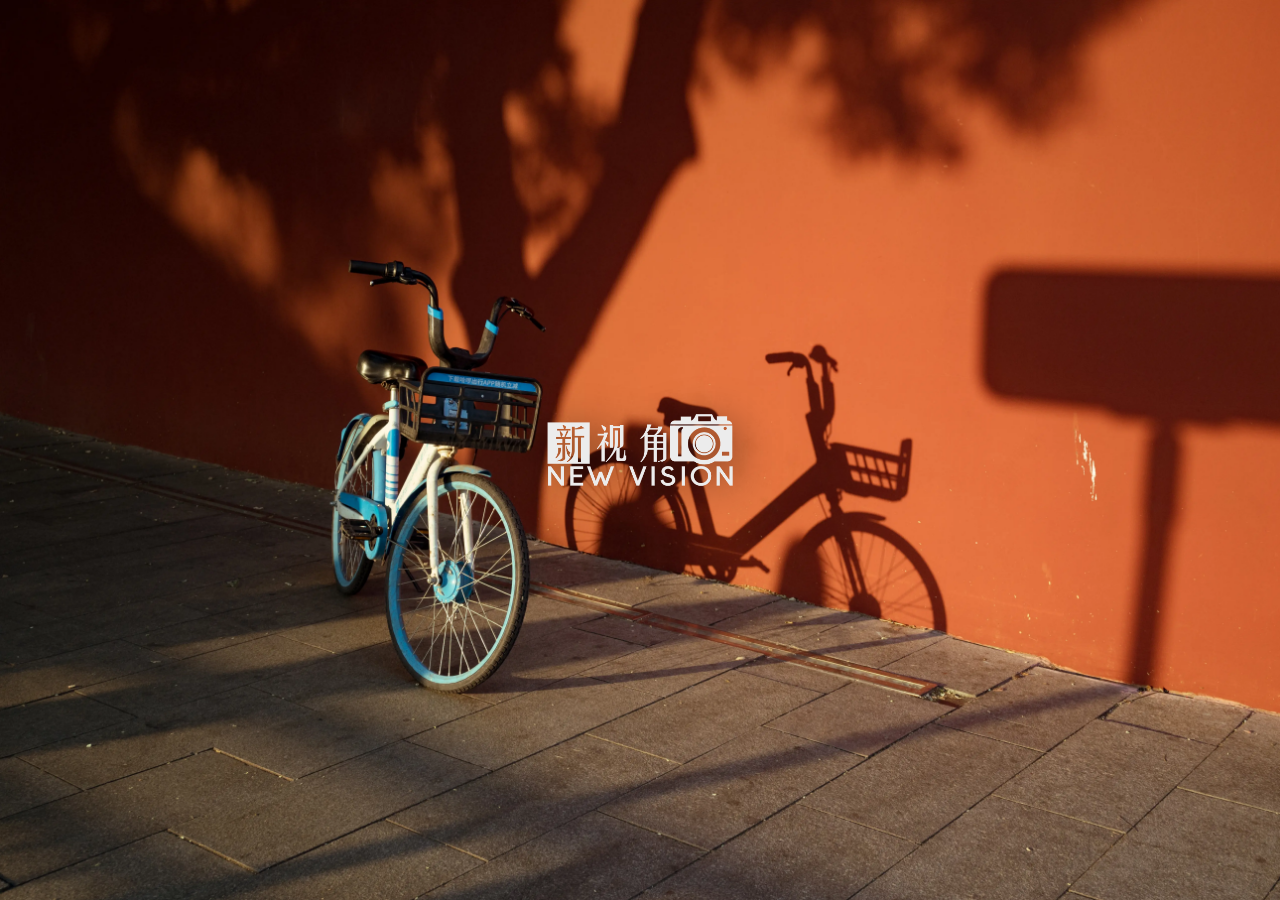
==== index.html @ 37f1a846 ":sparkles: feat: init commit" ====
<!DOCTYPE html>
<html lang="zh-CN" data-default-color-scheme="auto">
  <head>
    <meta charset="UTF-8" />
    <link rel="icon" href="/assets/favicon/favicon.ico" />
    <meta
      name="viewport"
      content="width=device-width, initial-scale=1.0, maximum-scale=5.0, shrink-to-fit=no"
    />
    <meta http-equiv="x-ua-compatible" content="ie=edge" />

    <meta name="theme-color" content="#2f4154" />
    <meta name="author" content="景蓝Yurik" />
    <meta
      name="keywords"
      content="新视角,柳州高中,广西柳州高级中学,摄影,社团,New Vision,NV,LYJW"
    />

    <meta name="description" content="爱原创 爱摄影 爱新视角" />

    <title>新视角 New Vision</title>

    <style>
      body {
        margin: 0 auto;
        background: url(assets/img/bg/1.webp) no-repeat;
        background-size: cover;
        background-position: center;
        background-attachment: fixed;
      }
      .main {
        display: flex;
        /*实现垂直居中*/
        align-items: center;
        /*实现水平居中*/
        justify-content: center;

        text-align: justify;
        height: 100vh;
      }
      .main img {
        height: 7rem;
        filter: invert(100%) sepia(2%) saturate(7%) hue-rotate(197deg)
          brightness(104%) contrast(100%)
          drop-shadow(5px 5px 19px rgba(0, 0, 0, 0.5));
      }
      @media only screen and (min-width: 1441px) {
        .main img {
          height: 7rem;
        }
      }

      @media only screen and (max-width: 734px) {
        .main img {
          height: 7rem;
        }
      }
    </style>
  </head>

  <body>
    <div class="main">
      <img src="assets/img/nvnew.png" />
    </div>
  </body>
</html>
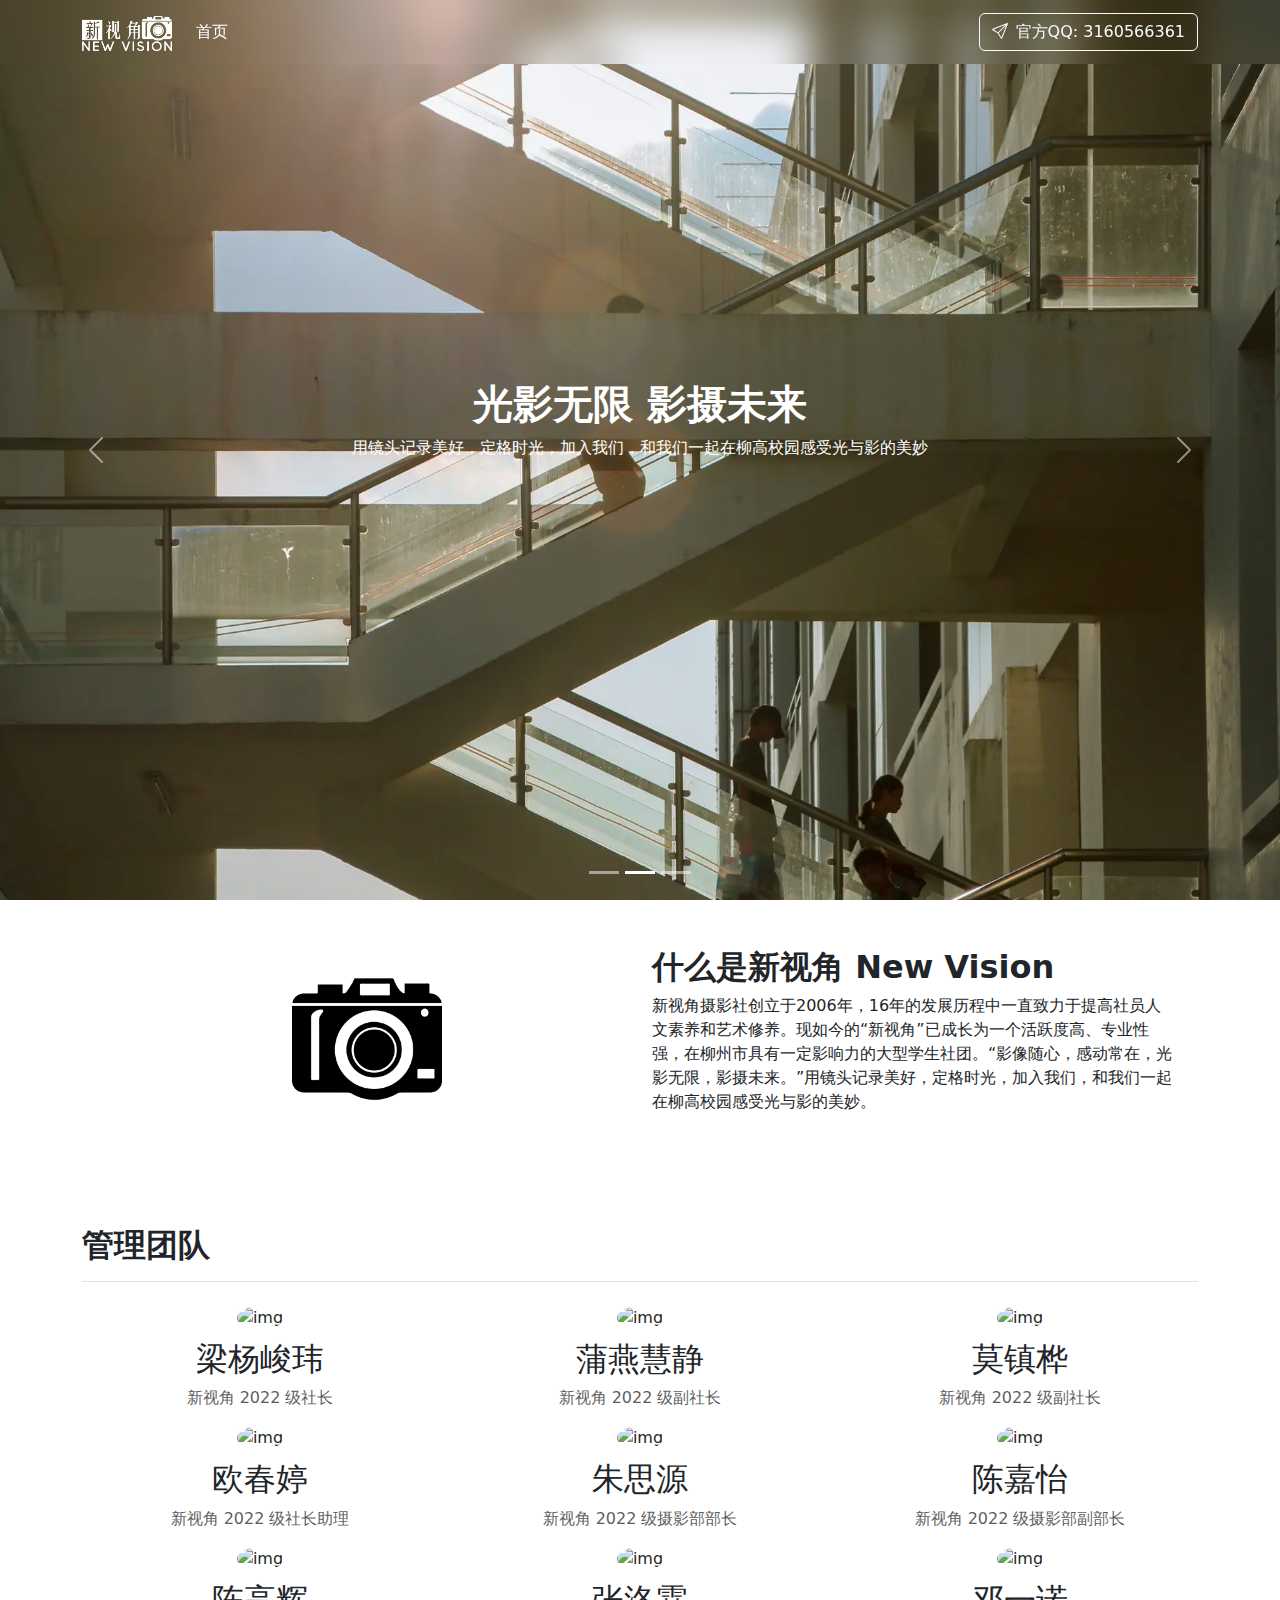
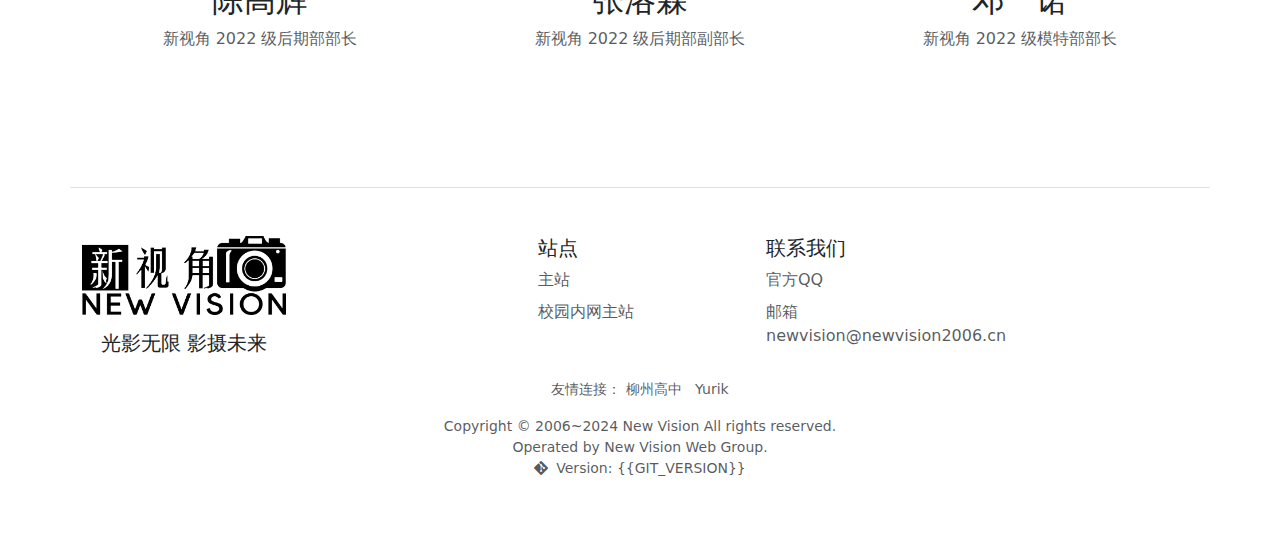
==== commit e6c27bb0: ":sparkles: feat: New WebSite" ====
--- a/index.html
+++ b/index.html
@@ -1,66 +1,428 @@
 <!DOCTYPE html>
-<html lang="zh-CN" data-default-color-scheme="auto">
+<html lang="zh">
   <head>
     <meta charset="UTF-8" />
-    <link rel="icon" href="/assets/favicon/favicon.ico" />
-    <meta
-      name="viewport"
-      content="width=device-width, initial-scale=1.0, maximum-scale=5.0, shrink-to-fit=no"
-    />
-    <meta http-equiv="x-ua-compatible" content="ie=edge" />
-
-    <meta name="theme-color" content="#2f4154" />
-    <meta name="author" content="景蓝Yurik" />
+    <meta name="viewport" content="width=device-width, initial-scale=1.0" />
+    <link rel="stylesheet" href="assets/bootstrap/bootstrap.min.css" />
+    <link rel="stylesheet" href="assets/css/main.css" />
+    <link rel="stylesheet" href="assets/css/index.css" />
+    <link rel="icon" href="assets/favicon/favicon.ico" />
     <meta
       name="keywords"
-      content="新视角,柳州高中,广西柳州高级中学,摄影,社团,New Vision,NV,LYJW"
+      content="新视角,柳州高中,广西柳州高级中学,摄影,社团,New Vision,NV,梁杨峻玮,光影无限,影摄未来"
     />
 
-    <meta name="description" content="爱原创 爱摄影 爱新视角" />
-
-    <title>新视角 New Vision</title>
-
-    <style>
-      body {
-        margin: 0 auto;
-        background: url(assets/img/bg/1.webp) no-repeat;
-        background-size: cover;
-        background-position: center;
-        background-attachment: fixed;
-      }
-      .main {
-        display: flex;
-        /*实现垂直居中*/
-        align-items: center;
-        /*实现水平居中*/
-        justify-content: center;
-
-        text-align: justify;
-        height: 100vh;
-      }
-      .main img {
-        height: 7rem;
-        filter: invert(100%) sepia(2%) saturate(7%) hue-rotate(197deg)
-          brightness(104%) contrast(100%)
-          drop-shadow(5px 5px 19px rgba(0, 0, 0, 0.5));
-      }
-      @media only screen and (min-width: 1441px) {
-        .main img {
-          height: 7rem;
-        }
-      }
-
-      @media only screen and (max-width: 734px) {
-        .main img {
-          height: 7rem;
-        }
-      }
-    </style>
+    <meta
+      name="description"
+      content="新视角摄影社创立于2006年，16年的发展历程中一直致力于提高社员人文素养和艺术修养。现如今的“新视角”已成长为一个活跃度高、专业性强，在柳州市具有一定影响力的大型学生社团。“影像随心，感动常在，光影无限，影摄未来。”用镜头记录美好，定格时光，加入我们，和我们一起在柳高校园感受光与影的美妙。"
+    />
+    <title>新视角 New Vision | 光影无限 影摄未来</title>
   </head>
 
   <body>
-    <div class="main">
-      <img src="assets/img/nvnew.png" />
-    </div>
+    <nav
+      class="navbar navbar-expand-lg bg-body-tertiary fixed-top nav-origin"
+      id="nav"
+      data-bs-theme="dark"
+    >
+      <div class="container">
+        <a class="navbar-brand" href="//mtsmc.net">
+          <img
+            src="./assets/img/logo-white@1x.webp"
+            id="nav-logo"
+            alt="Logo"
+            width="auto"
+            height="35px"
+            class="d-inline-block align-text-top"
+          />
+        </a>
+        <button
+          class="navbar-toggler"
+          type="button"
+          data-bs-toggle="collapse"
+          data-bs-target="#navbarSupportedContent"
+          aria-controls="navbarSupportedContent"
+          aria-expanded="false"
+          aria-label="Toggle navigation"
+        >
+          <span class="navbar-toggler-icon"></span>
+        </button>
+        <div class="collapse navbar-collapse" id="navbarSupportedContent">
+          <ul class="navbar-nav me-auto mb-2 mb-lg-0">
+            <li class="nav-item">
+              <a
+                class="nav-link active"
+                aria-current="page"
+                href="//newvision2006.cn"
+                >首页</a
+              >
+            </li>
+          </ul>
+          <a
+            id="navbar-QQ-btn"
+            class="d-flex btn btn-outline-light"
+            type="button"
+            onclick="copyQQToClipboard()"
+            data-bs-toggle="modal"
+            data-bs-target="#myModal"
+          >
+            <i class="bi bi-send"></i>官方QQ: 3160566361
+          </a>
+        </div>
+      </div>
+    </nav>
+
+    <section id="index-banner" class="carousel slide" data-bs-ride="carousel">
+      <div class="carousel-indicators">
+        <button
+          type="button"
+          data-bs-target="#index-banner"
+          data-bs-slide-to="0"
+          aria-current="true"
+          aria-label="Slide 1"
+        ></button>
+        <button
+          type="button"
+          data-bs-target="#index-banner"
+          data-bs-slide-to="1"
+          aria-label="Slide 2"
+          class="active"
+        ></button>
+        <button
+          type="button"
+          data-bs-target="#index-banner"
+          data-bs-slide-to="2"
+          aria-label="Slide 3"
+        ></button>
+      </div>
+
+      <div class="carousel-inner">
+        <div class="carousel-item" data-bs-interval="10000">
+          <img
+            src="./assets/img/banner/24_54_Pre.webp"
+            class="d-block"
+            alt=""
+            style="filter: brightness(70%)"
+          />
+          <div class="carousel-caption carousel-caption-middle d-block">
+            <h1>2024 年五四文艺汇演（即将到来）</h1>
+            <p>2024 年 5 月 17 日周五</p>
+          </div>
+        </div>
+
+        <div class="carousel-item active" data-bs-interval="10000">
+          <img src="./assets/img/banner/2.webp" class="d-block" alt="" />
+          <div class="carousel-caption carousel-caption-middle d-block">
+            <h1>光影无限 影摄未来</h1>
+            <p>
+              用镜头记录美好，定格时光，加入我们，和我们一起在柳高校园感受光与影的美妙
+            </p>
+          </div>
+        </div>
+
+        <div class="carousel-item" data-bs-interval="10000">
+          <img
+            src="./assets/img/banner/Grade22_Poem.webp"
+            class="d-block"
+            alt=""
+            style="filter: brightness(70%)"
+          />
+          <div class="carousel-caption carousel-caption-middle d-block">
+            <h1>春诵夏弦 诗意校园</h1>
+            <p>
+              2024 年 2022 级 原创诗会已完美谢幕，感谢所有同学与老师的参与。
+            </p>
+          </div>
+        </div>
+      </div>
+      <button
+        class="carousel-control-prev"
+        type="button"
+        data-bs-target="#index-banner"
+        data-bs-slide="prev"
+      >
+        <span class="carousel-control-prev-icon" aria-hidden="true"></span>
+        <span class="visually-hidden">Previous</span>
+      </button>
+      <button
+        class="carousel-control-next"
+        type="button"
+        data-bs-target="#index-banner"
+        data-bs-slide="next"
+      >
+        <span class="carousel-control-next-icon" aria-hidden="true"></span>
+        <span class="visually-hidden">Next</span>
+      </button>
+    </section>
+
+    <section
+      class="modal fade"
+      id="myModal"
+      tabindex="-1"
+      aria-labelledby="myModalLabel"
+      aria-hidden="true"
+    >
+      <div class="modal-dialog">
+        <div class="modal-content">
+          <div class="modal-header">
+            <h1 class="modal-title fs-5 text-success fw-bold" id="myModalLabel">
+              复制成功
+            </h1>
+            <button
+              type="button"
+              class="btn-close"
+              data-bs-dismiss="modal"
+              aria-label="Close"
+            ></button>
+          </div>
+          <div class="modal-body">
+            <div class="text-center text-success fw-bold display-1">
+              <i class="bi bi-check2-circle"></i>
+            </div>
+            <br />
+            你已成功复制新视角官方 QQ 号，使用QQ添加好友即可获取最新状态
+            <br />
+
+            如果没有自动复制成功，可以复制此处的号码：3160566361
+          </div>
+          <div class="modal-footer">
+            <button
+              type="button"
+              class="btn btn-primary"
+              data-bs-dismiss="modal"
+            >
+              明白了！
+            </button>
+          </div>
+        </div>
+      </div>
+    </section>
+
+    <div class="toast-container position-fixed bottom-0 end-0 p-3"></div>
+
+    <section class="container what py-5">
+      <div class="row px-4">
+        <div class="col-md-6 d-flex align-items-center">
+          <div class="mx-auto">
+            <img
+              src="assets/img/icon@512px.webp"
+              alt="Image"
+              class="img-fluid what-logo"
+            />
+          </div>
+        </div>
+        <div class="col-md-6">
+          <h2>什么是新视角 New Vision</h2>
+          <p>
+            新视角摄影社创立于2006年，16年的发展历程中一直致力于提高社员人文素养和艺术修养。现如今的“新视角”已成长为一个活跃度高、专业性强，在柳州市具有一定影响力的大型学生社团。“影像随心，感动常在，光影无限，影摄未来。”用镜头记录美好，定格时光，加入我们，和我们一起在柳高校园感受光与影的美妙。
+          </p>
+        </div>
+      </div>
+    </section>
+
+    <section class="container py-5">
+      <div class="pb-2 border-bottom">
+        <h2 class="fw-bold">管理团队</h2>
+      </div>
+
+      <div
+        class="row row-cols-1 row-cols-md-2 row-cols-lg-3 my-4 text-center"
+        id="person"
+      >
+        <div class="col-lg-4">
+          <img
+            class="rounded-circle"
+            src="https://q1.qlogo.cn/g?b=qq&amp;nk=2927761562&amp;s=640"
+            alt="img"
+          />
+          <h2 class="fw-normal">梁杨峻玮</h2>
+          <p class="text-body-secondary">新视角 2022 级社长</p>
+        </div>
+
+        <div class="col-lg-4">
+          <img
+            class="rounded-circle"
+            src="https://q1.qlogo.cn/g?b=qq&nk=1877128003&s=640"
+            alt="img"
+          />
+          <h2 class="fw-normal">蒲燕慧静</h2>
+          <p class="text-body-secondary">新视角 2022 级副社长</p>
+        </div>
+
+        <div class="col-lg-4">
+          <img
+            class="rounded-circle"
+            src="https://q1.qlogo.cn/g?b=qq&nk=3055755673&s=640"
+            alt="img"
+          />
+          <h2 class="fw-normal">莫镇桦</h2>
+          <p class="text-body-secondary">新视角 2022 级副社长</p>
+        </div>
+
+        <div class="col-lg-4">
+          <img
+            class="rounded-circle"
+            src="https://q1.qlogo.cn/g?b=qq&nk=2716280478&s=640"
+            alt="img"
+          />
+          <h2 class="fw-normal">欧春婷</h2>
+          <p class="text-body-secondary">新视角 2022 级社长助理</p>
+        </div>
+
+        <div class="col-lg-4">
+          <img
+            class="rounded-circle"
+            src="https://q1.qlogo.cn/g?b=qq&nk=2267105537&s=640"
+            alt="img"
+          />
+          <h2 class="fw-normal">朱思源</h2>
+          <p class="text-body-secondary">新视角 2022 级摄影部部长</p>
+        </div>
+
+        <div class="col-lg-4">
+          <img
+            class="rounded-circle"
+            src="https://q1.qlogo.cn/g?b=qq&nk=2455014341&s=640"
+            alt="img"
+          />
+          <h2 class="fw-normal">陈嘉怡</h2>
+          <p class="text-body-secondary">新视角 2022 级摄影部副部长</p>
+        </div>
+
+        <div class="col-lg-4">
+          <img
+            class="rounded-circle"
+            src="https://q1.qlogo.cn/g?b=qq&nk=26674770648&s=640"
+            alt="img"
+          />
+          <h2 class="fw-normal">陈高辉</h2>
+          <p class="text-body-secondary">新视角 2022 级后期部部长</p>
+        </div>
+
+        <div class="col-lg-4">
+          <img
+            class="rounded-circle"
+            src="https://q1.qlogo.cn/g?b=qq&nk=2640400179&s=640"
+            alt="img"
+          />
+          <h2 class="fw-normal">张洛霖</h2>
+          <p class="text-body-secondary">新视角 2022 级后期部副部长</p>
+        </div>
+
+        <div class="col-lg-4">
+          <img
+            class="rounded-circle"
+            src="https://q1.qlogo.cn/g?b=qq&nk=1379460196&s=640"
+            alt="img"
+          />
+          <h2 class="fw-normal">邓一诺</h2>
+          <p class="text-body-secondary">新视角 2022 级模特部部长</p>
+        </div>
+      </div>
+    </section>
+
+    <footer class="container">
+      <div
+        class="row row-cols-1 row-cols-sm-2 row-cols-md-5 pt-5 mt-5 border-top"
+      >
+        <div class="col mb-3">
+          <a
+            href="//"
+            class="d-flex align-items-center mb-3 text-decoration-none"
+          >
+            <img
+              class="img-fluid footer-logo"
+              src="assets/img/logo-black@1x.webp"
+              width="120px"
+              height="auto"
+            />
+          </a>
+          <h5 class="text-center">光影无限 影摄未来</h5>
+        </div>
+
+        <div class="col mb-3"></div>
+
+        <div class="col mb-3">
+          <h5>站点</h5>
+          <ul class="nav flex-column">
+            <li class="nav-item mb-2">
+              <a href="" class="nav-link p-0 text-body-secondary">主站</a>
+            </li>
+            <li class="nav-item mb-2">
+              <a
+                href="//lan.newvision2006.cn"
+                class="nav-link p-0 text-body-secondary"
+                >校园内网主站</a
+              >
+            </li>
+          </ul>
+        </div>
+
+        <div class="col mb-6">
+          <h5>联系我们</h5>
+          <ul class="nav flex-column">
+            <li class="nav-item mb-2">
+              <a
+                class="nav-link p-0 text-body-secondary"
+                href=""
+                onclick="copyQQToClipboard()"
+                data-bs-toggle="modal"
+                data-bs-target="#myModal"
+                >官方QQ</a
+              >
+            </li>
+            <li class="nav-item mb-2">
+              <a
+                href="mailto:newvision@newvision2006.cn"
+                class="nav-link p-0 text-body-secondary"
+                >邮箱 newvision@newvision2006.cn</a
+              >
+            </li>
+          </ul>
+        </div>
+      </div>
+
+      <div class="copyright text-center pb-5 text-body-secondary">
+        <small>
+          <p>
+            友情连接：
+            <a
+              class="text-decoration-none text-reset"
+              href="//jyj.liuzhou.gov.cn/zwgk/fdzdgknr/jgzn/jsxx/202008/t20200824_1945975.shtml"
+              target="_blank"
+            >
+              柳州高中
+            </a>
+            &nbsp;
+            <a
+              class="text-decoration-none text-reset"
+              href="//yurik.cafe"
+              target="_blank"
+            >
+              Yurik
+            </a>
+          </p>
+          <p>
+            Copyright © 2006~2024
+            <a
+              class="text-decoration-none text-reset"
+              href="//newvision2006.cn"
+              target="_blank"
+              >New Vision</a
+            >
+            All rights reserved.
+            <br />
+            Operated by New Vision Web Group.
+            <br />
+            <i class="bi bi-git"></i>Version: {{GIT_VERSION}}
+          </p>
+        </small>
+      </div>
+    </footer>
+
+    <script src="https://res.wx.qq.com/open/js/jweixin-1.0.0.js"></script>
+    <script src="assets/bootstrap/bootstrap.bundle.min.js"></script>
+    <script src="assets/js/main.js"></script>
+    <script src="assets/js/index.js"></script>
   </body>
 </html>
--- a/assets/css/main.css
+++ b/assets/css/main.css
@@ -0,0 +1,45 @@
+@import url('../bootstrap/bootstrap-icons.css');
+
+.nav-origin {
+    background-color: transparent!important;
+    backdrop-filter: blur(20px);
+    -webkit-backdrop-filter: blur(20px);
+    transition: all 0.4s ease;
+}
+
+.navbar-scrolled {
+    box-shadow: 0 0 10px rgba(0, 0, 0, 0.1);
+    background-color: #ffffff85!important;
+}
+
+.btn .bi {
+    margin-right: .5rem;
+}
+
+.copyright .bi {
+    margin-right: .5rem;
+}
+
+.bi-mr {
+    margin-right: .5rem;
+}
+
+.icon-link i {
+    position: relative;
+    top: -3px;
+}
+
+.bg-blur {
+    backdrop-filter: blur(20px);
+    -webkit-backdrop-filter: blur(20px);
+}
+
+.footer-logo {
+    width: 100%;
+    height: auto
+}
+
+.copyright a:hover {
+    color: #0d6efd !important;
+    text-decoration: underline !important;
+}
--- a/assets/css/index.css
+++ b/assets/css/index.css
@@ -0,0 +1,265 @@
+#index-banner {
+    width: 100%;
+    height: 100vh;
+}
+
+.carousel-item img {
+    width: 100%;
+    height: 100vh;
+    object-fit: cover;
+}
+
+.carousel-item video {
+    width: 100%;
+    height: 100vh;
+    filter: brightness(90%);
+    object-fit: cover;
+    object-position: center;
+}
+
+/* 隐藏video 全屏按钮 */
+.carousel-item video::-webkit-media-controls-fullscreen-button {
+    display: none;
+}
+/* 隐藏video 播放按钮 */
+.carousel-item video::-webkit-media-controls-play-button {
+    display: none;
+}
+/* 隐藏video 进度条 */
+.carousel-item video::-webkit-media-controls-timeline {
+    display: none;
+}
+/* 隐藏video 观看的当前时间 */
+.carousel-item video::-webkit-media-controls-current-time-display{
+    display: none;            
+}
+/* 隐藏video 剩余时间 */
+.carousel-item video::-webkit-media-controls-time-remaining-display {
+    display: none;            
+}
+/* 隐藏video 音量按钮 */
+.carousel-item video::-webkit-media-controls-mute-button {
+    display: none;            
+}
+.carousel-item video::-webkit-media-controls-toggle-closed-captions-button {
+    display: none;            
+}
+/* 隐藏video 音量的控制条 */
+.carousel-item video::-webkit-media-controls-volume-slider {
+    display: none;            
+}
+/* 隐藏video 所有控件 */
+.carousel-item video::-webkit-media-controls-enclosure{ 
+    display: none;
+}
+
+.carousel-caption-middle {
+    top: 40%;
+}
+
+.carousel-caption-middle h1 {
+    font-weight: 700;
+}
+
+#get {
+    background-image: linear-gradient( 135deg, #ABDCFF 10%, #0396FF 100%);
+}
+
+#get p .bi {
+    margin-right: .5rem;
+}
+
+.what {
+    width: 100%;
+    height: auto
+}
+
+.what h2 {
+    font-weight: 700;
+}
+
+.what .what-logo {
+    width: auto;
+    height: 160px;
+}
+
+.feature {
+    background-color: aliceblue
+}
+
+.feature h2 {
+    font-weight: 700;
+}
+
+.feature-icon {
+    width: 4rem;
+    height: 4rem;
+    border-radius: .75rem;
+}
+
+.feature-icon i {
+    font-size: 2rem;
+    margin: 0;
+}
+
+.icon-square {
+    width: 3rem;
+    height: 3rem;
+    border-radius: .75rem;
+}
+
+.icon-square i {
+    font-size: 1.5rem;
+    margin: 0;
+}
+
+.apply-btn a:first-child {
+    margin-right: 20px;
+}
+
+.links {
+    background-color: aliceblue;
+}
+
+.link-card {
+    overflow: hidden;
+    transition: all .3s ease-in-out;
+}
+
+.link-card:hover {
+    transform: scale(1.03);
+    box-shadow: 0 0 10px rgba(0, 0, 0, .3);
+}
+
+.pic-card {
+    transition: all .3s ease-in-out;
+}
+
+.pic-card:hover {
+    transform: scale(1.03);
+    box-shadow: 0 0 10px rgba(0, 0, 0, .3);
+}
+
+.pic-card .bi {
+    margin-right: .5rem;
+}
+
+#pic-1 {
+    background-image: url('../img/rlj.jpg');
+    background-size: cover;
+    background-position: center;
+    background-repeat: no-repeat;
+}
+
+#pic-2 {
+    background-image: url('../img/jt.png');
+    background-size: cover;
+    background-position: center;
+    background-repeat: no-repeat;
+}
+
+#pic-3 {
+    background-image: url('../img/dt.png');
+    background-size: cover;
+    background-position: center;
+    background-repeat: no-repeat;
+}
+
+#museum {
+    background-image: url('../img/qyg.jpg');
+    background-size: cover;
+    background-position: left;
+    background-repeat: no-repeat;
+}
+
+#khl {
+    background-image: url('../img/khl.png');
+    background-size: cover;
+    background-position: left;
+    background-repeat: no-repeat;
+}
+
+#satellite {
+    background-image: url('../img/bjl.jpg');
+    background-size: cover;
+    background-position: left;
+    background-repeat: no-repeat;
+}
+
+#wiki {
+    background-image: url('../img/boat.png');
+    background-size: cover;
+    background-position: left;
+    background-repeat: no-repeat;
+}
+
+#qq {
+    background-image: url('../img/fc.jpg');
+    background-size: cover;
+    background-position: left;
+    background-repeat: no-repeat;
+}
+
+#Github {
+    background-image: url('../img/gyq.jpg');
+    background-size: cover;
+    background-position: left;
+    background-repeat: no-repeat;
+}
+
+#report {
+    background-image: url('../img/gyq2.jpg');
+    background-size: cover;
+    background-position: left;
+    background-repeat: no-repeat;
+}
+
+#mail {
+    background-image: url('../img/yl.jpg');
+    background-size: cover;
+    background-position: left;
+    background-repeat: no-repeat;
+}
+
+#bz {
+    background-image: url('../img/bz.png');
+    background-size: cover;
+    background-position: left;
+    background-repeat: no-repeat;
+}
+
+#weibo {
+    background-image: url('../img/wb.png');
+    background-size: cover;
+    background-position: left;
+    background-repeat: no-repeat;
+}
+
+.link-card::after {
+    width: 100%;
+    height: 100%;
+    content: '';
+    position: absolute;
+    top: 0;
+    left: 0;
+    background: linear-gradient(90deg, rgb(255, 255, 255) 30%, rgba(255, 0, 0, 0) 100%);
+    z-index: 1;
+}
+
+.link-card div {
+    position: relative;
+    z-index: 2;
+}
+
+#person img {
+    width: 140px;
+    height: 140px;
+    margin-bottom: 10px;
+}
+
+#qa {
+    background-image: url('../img/qa-bg.png');
+    background-size: cover;
+    background-position: center;
+    background-repeat: no-repeat;
+}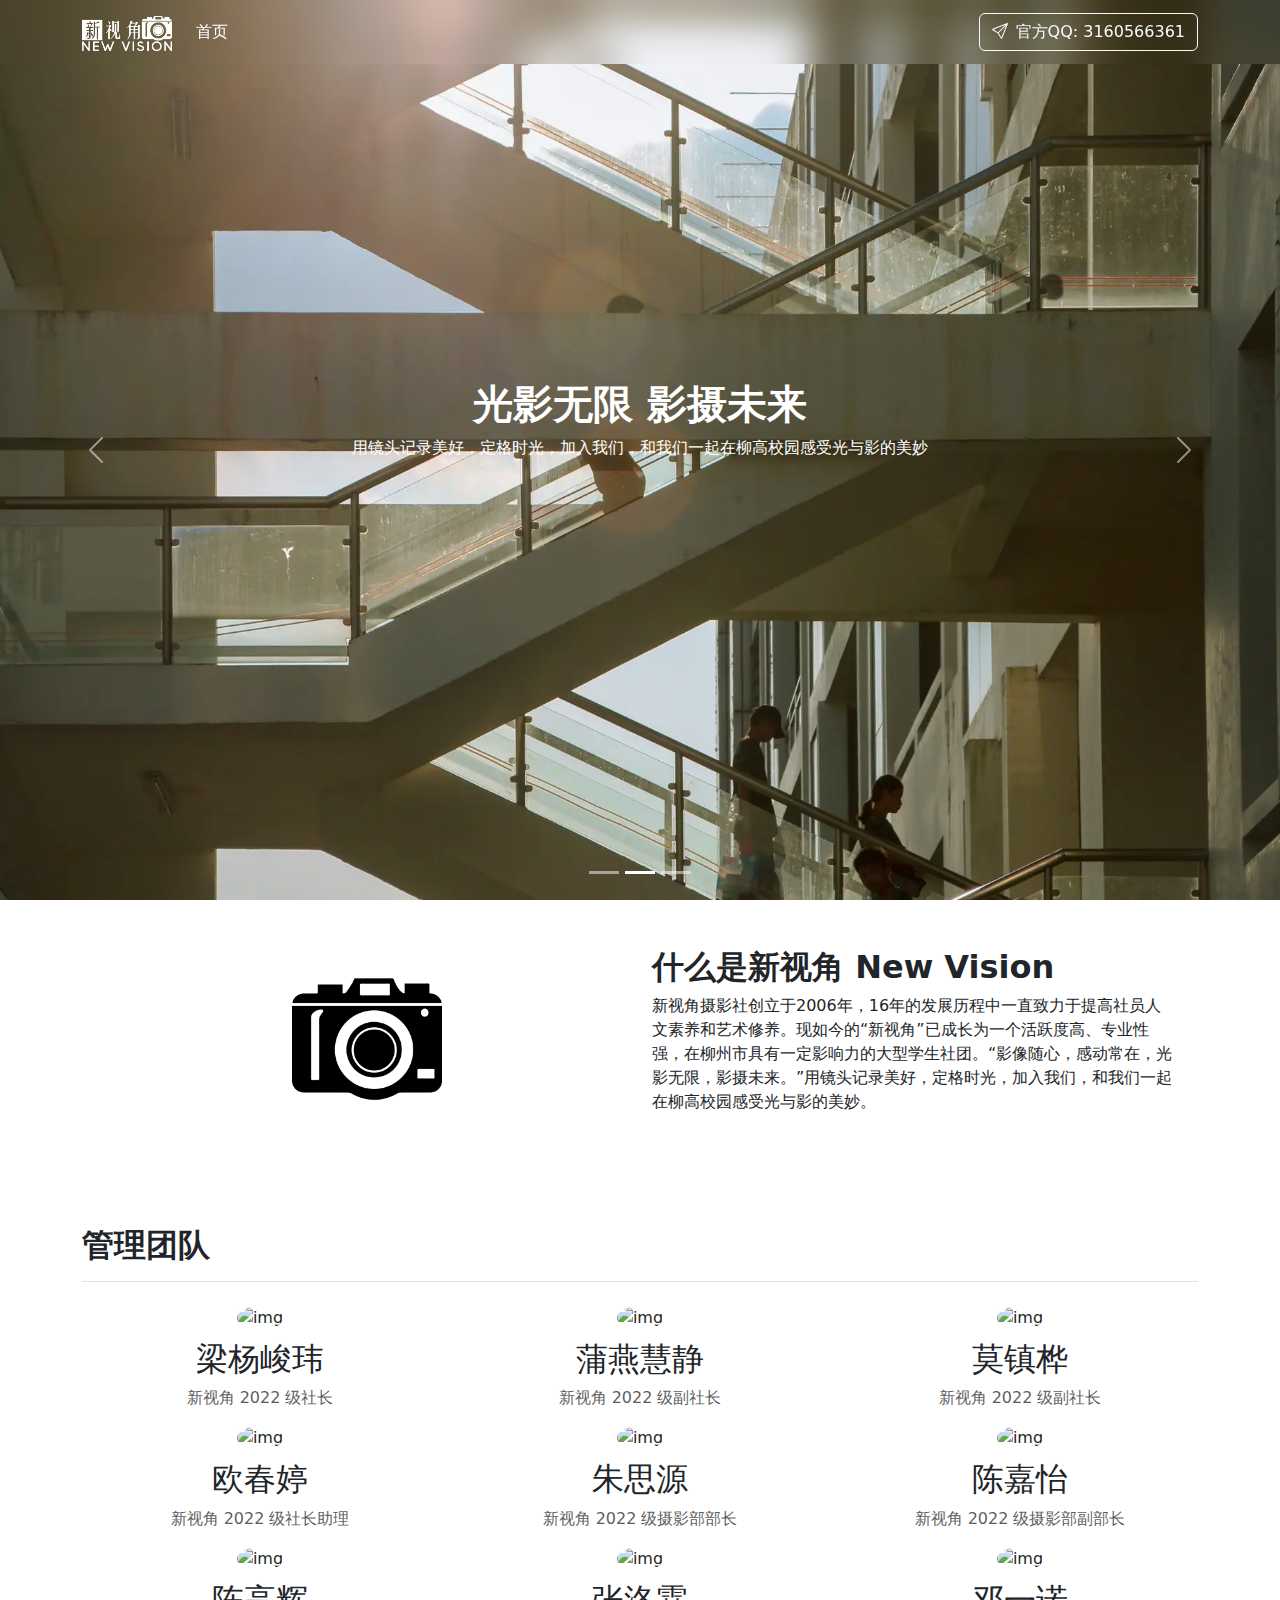
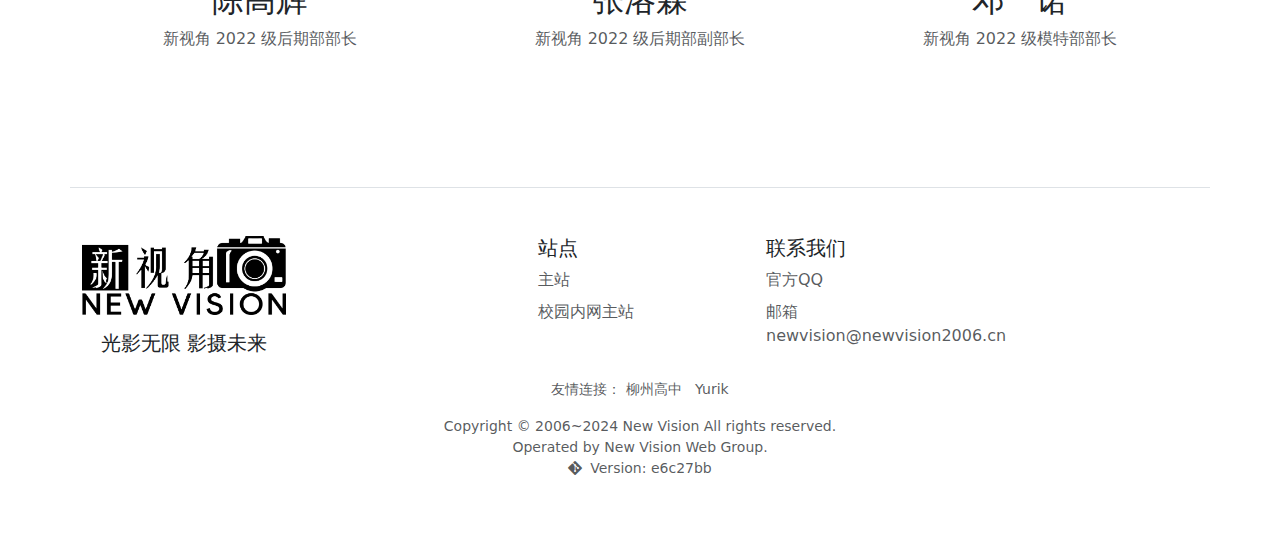
==== commit 5e72fa8b: "Deploying to deploy from @ NewVision06/MainSite@e6c27bb01de5231cf5cc60154cc64ffa5aa9f260 🚀" ====
--- a/index.html
+++ b/index.html
@@ -414,7 +414,7 @@
             <br />
             Operated by New Vision Web Group.
             <br />
-            <i class="bi bi-git"></i>Version: {{GIT_VERSION}}
+            <i class="bi bi-git"></i>Version: e6c27bb
           </p>
         </small>
       </div>
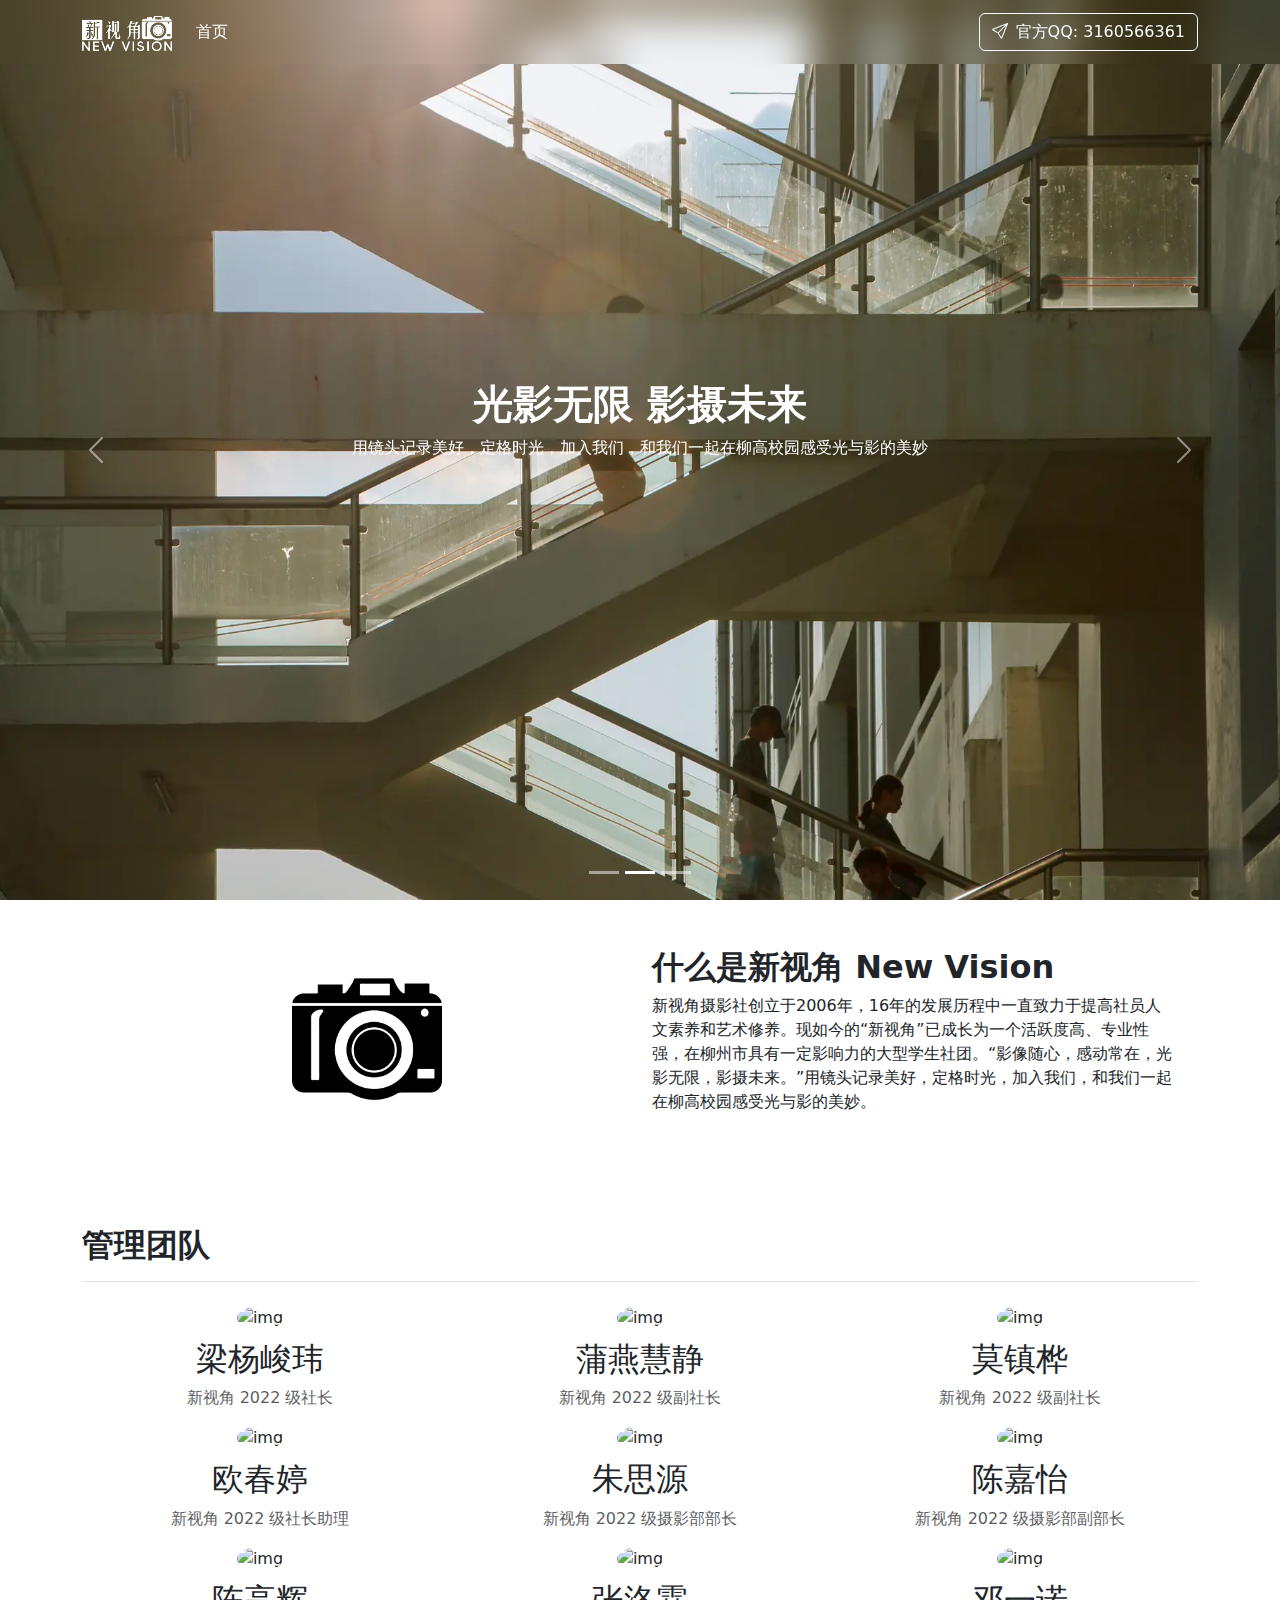
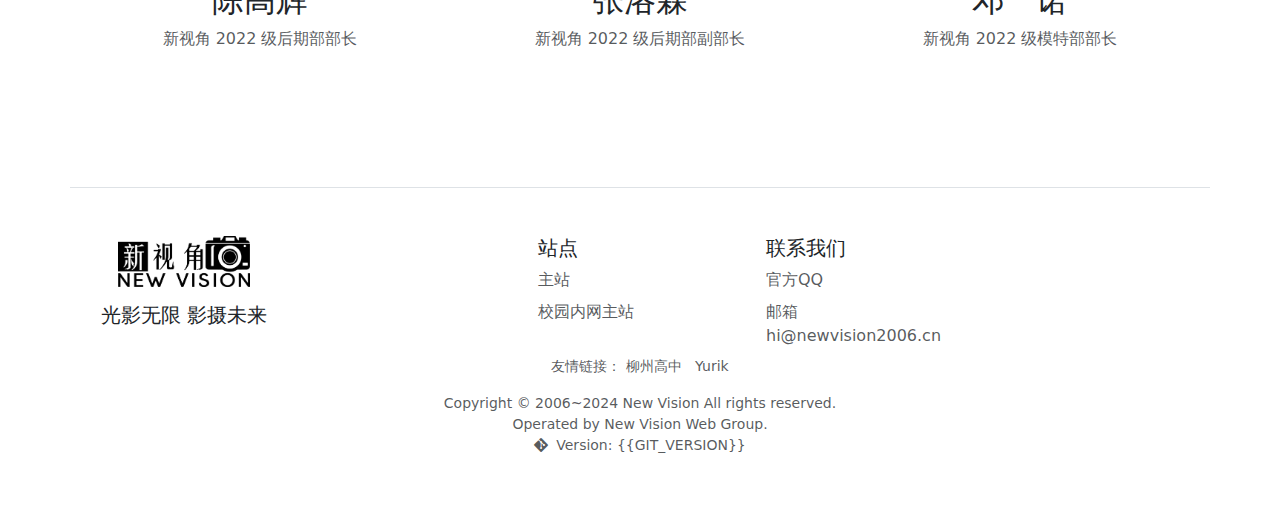
==== commit 2d4e12bc: "feat: New Data Structure" ====
--- a/index.html
+++ b/index.html
@@ -17,6 +17,9 @@
       content="新视角摄影社创立于2006年，16年的发展历程中一直致力于提高社员人文素养和艺术修养。现如今的“新视角”已成长为一个活跃度高、专业性强，在柳州市具有一定影响力的大型学生社团。“影像随心，感动常在，光影无限，影摄未来。”用镜头记录美好，定格时光，加入我们，和我们一起在柳高校园感受光与影的美妙。"
     />
     <title>新视角 New Vision | 光影无限 影摄未来</title>
+    <script>
+      team_grade = 2022;
+    </script>
   </head>
 
   <body>
@@ -26,7 +29,7 @@
       data-bs-theme="dark"
     >
       <div class="container">
-        <a class="navbar-brand" href="//mtsmc.net">
+        <a class="navbar-brand" href="">
           <img
             src="./assets/img/logo-white@1x.webp"
             id="nav-logo"
@@ -73,68 +76,9 @@
     </nav>
 
     <section id="index-banner" class="carousel slide" data-bs-ride="carousel">
-      <div class="carousel-indicators">
-        <button
-          type="button"
-          data-bs-target="#index-banner"
-          data-bs-slide-to="0"
-          aria-current="true"
-          aria-label="Slide 1"
-        ></button>
-        <button
-          type="button"
-          data-bs-target="#index-banner"
-          data-bs-slide-to="1"
-          aria-label="Slide 2"
-          class="active"
-        ></button>
-        <button
-          type="button"
-          data-bs-target="#index-banner"
-          data-bs-slide-to="2"
-          aria-label="Slide 3"
-        ></button>
-      </div>
-
-      <div class="carousel-inner">
-        <div class="carousel-item" data-bs-interval="10000">
-          <img
-            src="./assets/img/banner/24_54_Pre.webp"
-            class="d-block"
-            alt=""
-            style="filter: brightness(70%)"
-          />
-          <div class="carousel-caption carousel-caption-middle d-block">
-            <h1>2024 年五四文艺汇演（即将到来）</h1>
-            <p>2024 年 5 月 17 日周五</p>
-          </div>
-        </div>
-
-        <div class="carousel-item active" data-bs-interval="10000">
-          <img src="./assets/img/banner/2.webp" class="d-block" alt="" />
-          <div class="carousel-caption carousel-caption-middle d-block">
-            <h1>光影无限 影摄未来</h1>
-            <p>
-              用镜头记录美好，定格时光，加入我们，和我们一起在柳高校园感受光与影的美妙
-            </p>
-          </div>
-        </div>
-
-        <div class="carousel-item" data-bs-interval="10000">
-          <img
-            src="./assets/img/banner/Grade22_Poem.webp"
-            class="d-block"
-            alt=""
-            style="filter: brightness(70%)"
-          />
-          <div class="carousel-caption carousel-caption-middle d-block">
-            <h1>春诵夏弦 诗意校园</h1>
-            <p>
-              2024 年 2022 级 原创诗会已完美谢幕，感谢所有同学与老师的参与。
-            </p>
-          </div>
-        </div>
-      </div>
+      <div class="carousel-indicators" id="slides"></div>
+
+      <div class="carousel-inner" id="carousel-main"></div>
       <button
         class="carousel-control-prev"
         type="button"
@@ -213,8 +157,10 @@
         </div>
         <div class="col-md-6">
           <h2>什么是新视角 New Vision</h2>
-          <p>
-            新视角摄影社创立于2006年，16年的发展历程中一直致力于提高社员人文素养和艺术修养。现如今的“新视角”已成长为一个活跃度高、专业性强，在柳州市具有一定影响力的大型学生社团。“影像随心，感动常在，光影无限，影摄未来。”用镜头记录美好，定格时光，加入我们，和我们一起在柳高校园感受光与影的美妙。
+          <p id="simple_description" class="placeholder-glow">
+            <span class="placeholder col-12"></span
+            ><span class="placeholder col-12"></span>
+            <span class="placeholder col-12"></span>
           </p>
         </div>
       </div>
@@ -232,91 +178,41 @@
         <div class="col-lg-4">
           <img
             class="rounded-circle"
-            src="https://q1.qlogo.cn/g?b=qq&amp;nk=2927761562&amp;s=640"
+            src="assets/img/placeholder.jpg"
             alt="img"
           />
-          <h2 class="fw-normal">梁杨峻玮</h2>
-          <p class="text-body-secondary">新视角 2022 级社长</p>
-        </div>
-
+          <h2 class="fw-normal placeholder-glow">
+            <span class="placeholder col-7"></span>
+          </h2>
+          <p class="text-body-secondary placeholder-glow">
+            <span class="placeholder col-5"></span>
+          </p>
+        </div>
         <div class="col-lg-4">
           <img
             class="rounded-circle"
-            src="https://q1.qlogo.cn/g?b=qq&nk=1877128003&s=640"
+            src="assets/img/placeholder.jpg"
             alt="img"
           />
-          <h2 class="fw-normal">蒲燕慧静</h2>
-          <p class="text-body-secondary">新视角 2022 级副社长</p>
-        </div>
-
+          <h2 class="fw-normal placeholder-glow">
+            <span class="placeholder col-7"></span>
+          </h2>
+          <p class="text-body-secondary placeholder-glow">
+            <span class="placeholder col-5"></span>
+          </p>
+        </div>
         <div class="col-lg-4">
           <img
             class="rounded-circle"
-            src="https://q1.qlogo.cn/g?b=qq&nk=3055755673&s=640"
+            src="assets/img/placeholder.jpg"
             alt="img"
           />
-          <h2 class="fw-normal">莫镇桦</h2>
-          <p class="text-body-secondary">新视角 2022 级副社长</p>
-        </div>
-
-        <div class="col-lg-4">
-          <img
-            class="rounded-circle"
-            src="https://q1.qlogo.cn/g?b=qq&nk=2716280478&s=640"
-            alt="img"
-          />
-          <h2 class="fw-normal">欧春婷</h2>
-          <p class="text-body-secondary">新视角 2022 级社长助理</p>
-        </div>
-
-        <div class="col-lg-4">
-          <img
-            class="rounded-circle"
-            src="https://q1.qlogo.cn/g?b=qq&nk=2267105537&s=640"
-            alt="img"
-          />
-          <h2 class="fw-normal">朱思源</h2>
-          <p class="text-body-secondary">新视角 2022 级摄影部部长</p>
-        </div>
-
-        <div class="col-lg-4">
-          <img
-            class="rounded-circle"
-            src="https://q1.qlogo.cn/g?b=qq&nk=2455014341&s=640"
-            alt="img"
-          />
-          <h2 class="fw-normal">陈嘉怡</h2>
-          <p class="text-body-secondary">新视角 2022 级摄影部副部长</p>
-        </div>
-
-        <div class="col-lg-4">
-          <img
-            class="rounded-circle"
-            src="https://q1.qlogo.cn/g?b=qq&nk=26674770648&s=640"
-            alt="img"
-          />
-          <h2 class="fw-normal">陈高辉</h2>
-          <p class="text-body-secondary">新视角 2022 级后期部部长</p>
-        </div>
-
-        <div class="col-lg-4">
-          <img
-            class="rounded-circle"
-            src="https://q1.qlogo.cn/g?b=qq&nk=2640400179&s=640"
-            alt="img"
-          />
-          <h2 class="fw-normal">张洛霖</h2>
-          <p class="text-body-secondary">新视角 2022 级后期部副部长</p>
-        </div>
-
-        <div class="col-lg-4">
-          <img
-            class="rounded-circle"
-            src="https://q1.qlogo.cn/g?b=qq&nk=1379460196&s=640"
-            alt="img"
-          />
-          <h2 class="fw-normal">邓一诺</h2>
-          <p class="text-body-secondary">新视角 2022 级模特部部长</p>
+          <h2 class="fw-normal placeholder-glow">
+            <span class="placeholder col-7"></span>
+          </h2>
+          <p class="text-body-secondary placeholder-glow">
+            <span class="placeholder col-5"></span>
+          </p>
         </div>
       </div>
     </section>
@@ -328,7 +224,7 @@
         <div class="col mb-3">
           <a
             href="//"
-            class="d-flex align-items-center mb-3 text-decoration-none"
+            class="d-flex justify-content-center align-items-center mb-3 text-decoration-none"
           >
             <img
               class="img-fluid footer-logo"
@@ -373,9 +269,9 @@
             </li>
             <li class="nav-item mb-2">
               <a
-                href="mailto:newvision@newvision2006.cn"
+                href="mailto:hi@newvision2006.cn"
                 class="nav-link p-0 text-body-secondary"
-                >邮箱 newvision@newvision2006.cn</a
+                >邮箱 hi@newvision2006.cn</a
               >
             </li>
           </ul>
@@ -385,7 +281,7 @@
       <div class="copyright text-center pb-5 text-body-secondary">
         <small>
           <p>
-            友情连接：
+            友情链接：
             <a
               class="text-decoration-none text-reset"
               href="//jyj.liuzhou.gov.cn/zwgk/fdzdgknr/jgzn/jsxx/202008/t20200824_1945975.shtml"
@@ -414,7 +310,7 @@
             <br />
             Operated by New Vision Web Group.
             <br />
-            <i class="bi bi-git"></i>Version: e6c27bb
+            <i class="bi bi-git"></i>Version: {{GIT_VERSION}}
           </p>
         </small>
       </div>
@@ -424,5 +320,114 @@
     <script src="assets/bootstrap/bootstrap.bundle.min.js"></script>
     <script src="assets/js/main.js"></script>
     <script src="assets/js/index.js"></script>
+    <script>
+      function carousel() {
+        requestUrl = "./_data/carousel.json";
+
+        fetch(requestUrl)
+          .then((response) => response.json())
+          .then((result) => {
+            pic_code = "";
+            button_code = "";
+            for (i = 0; i < result.length; i++) {
+              isActive = "";
+              if (result[i]["startup"]) {
+                isActive = "active";
+              }
+              template =
+                '<div class="carousel-item ' +
+                isActive +
+                '" data-bs-interval="10000"><img src="' +
+                result[i]["background"] +
+                '" class="d-block" style="filter: brightness(' +
+                result[i]["brightness"] +
+                ')" /> <div class="carousel-caption carousel-caption-middle d-block"> <h1>' +
+                result[i]["title"] +
+                "</h1> <p>" +
+                result[i]["subtitle"] +
+                "</p>";
+
+              if (result[i]["has_button"]) {
+                template =
+                  template +
+                  ' <a href="' +
+                  result[i]["button_link"] +
+                  '" target="_blank" class="btn btn-outline-light btn-sm" >' +
+                  result[i]["button_text"] +
+                  "</a> ";
+              }
+
+              button_template =
+                '<button type="button" data-bs-target="#index-banner" data-bs-slide-to="' +
+                i +
+                '" aria-current="true" aria-label="Slide ' +
+                (i + 1) +
+                '" class="' +
+                isActive +
+                '" ></button>';
+
+              template = template + "</div> </div>";
+
+              button_code = button_code + button_template;
+
+              pic_code = pic_code + template;
+            }
+
+            document.getElementById("carousel-main").innerHTML = pic_code;
+            document.getElementById("slides").innerHTML = button_code;
+            console.log(html_code + "111");
+          })
+          .catch((error) => {});
+      }
+
+      function team_list() {
+        requestUrl = "./_data/team/" + team_grade + ".json";
+
+        fetch(requestUrl)
+          .then((response) => response.json())
+          .then((result) => {
+            title = "新视角 " + result["grade"] + " 级";
+            member_list = result["data"];
+            html_code = "";
+            for (i = 0; i < member_list.length; i++) {
+              template =
+                '<div class="col-lg-4"><img class="rounded-circle" src="https://q1.qlogo.cn/g?b=qq&amp;nk=' +
+                member_list[i]["qid"] +
+                '&amp;s=640" alt="img"/> <h2 class="fw-normal">' +
+                member_list[i]["name"] +
+                '</h2> <p class="text-body-secondary">' +
+                title +
+                member_list[i]["role"] +
+                "</p> </div>";
+              html_code = html_code + template;
+            }
+
+            console.log(html_code);
+
+            document.getElementById("person").innerHTML = html_code;
+          })
+          .catch((error) => {});
+      }
+
+      function data() {
+        requestUrl = "./_data/data.json";
+
+        fetch(requestUrl)
+          .then((response) => response.json())
+          .then((result) => {
+            document.getElementById("simple_description").innerText =
+              result["description"];
+            document
+              .getElementById("simple_description")
+              .classList.remove("placeholder-glow");
+            console.log(result);
+          })
+          .catch((error) => {});
+      }
+
+      team_list();
+      carousel();
+      data();
+    </script>
   </body>
 </html>
--- a/assets/css/main.css
+++ b/assets/css/main.css
@@ -35,8 +35,9 @@
 }
 
 .footer-logo {
-    width: 100%;
-    height: auto
+    height: auto;
+    width: 65%;
+    
 }
 
 .copyright a:hover {
--- a/assets/css/index.css
+++ b/assets/css/index.css
@@ -144,96 +144,6 @@
     margin-right: .5rem;
 }
 
-#pic-1 {
-    background-image: url('../img/rlj.jpg');
-    background-size: cover;
-    background-position: center;
-    background-repeat: no-repeat;
-}
-
-#pic-2 {
-    background-image: url('../img/jt.png');
-    background-size: cover;
-    background-position: center;
-    background-repeat: no-repeat;
-}
-
-#pic-3 {
-    background-image: url('../img/dt.png');
-    background-size: cover;
-    background-position: center;
-    background-repeat: no-repeat;
-}
-
-#museum {
-    background-image: url('../img/qyg.jpg');
-    background-size: cover;
-    background-position: left;
-    background-repeat: no-repeat;
-}
-
-#khl {
-    background-image: url('../img/khl.png');
-    background-size: cover;
-    background-position: left;
-    background-repeat: no-repeat;
-}
-
-#satellite {
-    background-image: url('../img/bjl.jpg');
-    background-size: cover;
-    background-position: left;
-    background-repeat: no-repeat;
-}
-
-#wiki {
-    background-image: url('../img/boat.png');
-    background-size: cover;
-    background-position: left;
-    background-repeat: no-repeat;
-}
-
-#qq {
-    background-image: url('../img/fc.jpg');
-    background-size: cover;
-    background-position: left;
-    background-repeat: no-repeat;
-}
-
-#Github {
-    background-image: url('../img/gyq.jpg');
-    background-size: cover;
-    background-position: left;
-    background-repeat: no-repeat;
-}
-
-#report {
-    background-image: url('../img/gyq2.jpg');
-    background-size: cover;
-    background-position: left;
-    background-repeat: no-repeat;
-}
-
-#mail {
-    background-image: url('../img/yl.jpg');
-    background-size: cover;
-    background-position: left;
-    background-repeat: no-repeat;
-}
-
-#bz {
-    background-image: url('../img/bz.png');
-    background-size: cover;
-    background-position: left;
-    background-repeat: no-repeat;
-}
-
-#weibo {
-    background-image: url('../img/wb.png');
-    background-size: cover;
-    background-position: left;
-    background-repeat: no-repeat;
-}
 
 .link-card::after {
     width: 100%;
@@ -251,15 +161,8 @@
     z-index: 2;
 }
 
-#person img {
+#person img,#person rect {
     width: 140px;
     height: 140px;
     margin-bottom: 10px;
 }
-
-#qa {
-    background-image: url('../img/qa-bg.png');
-    background-size: cover;
-    background-position: center;
-    background-repeat: no-repeat;
-}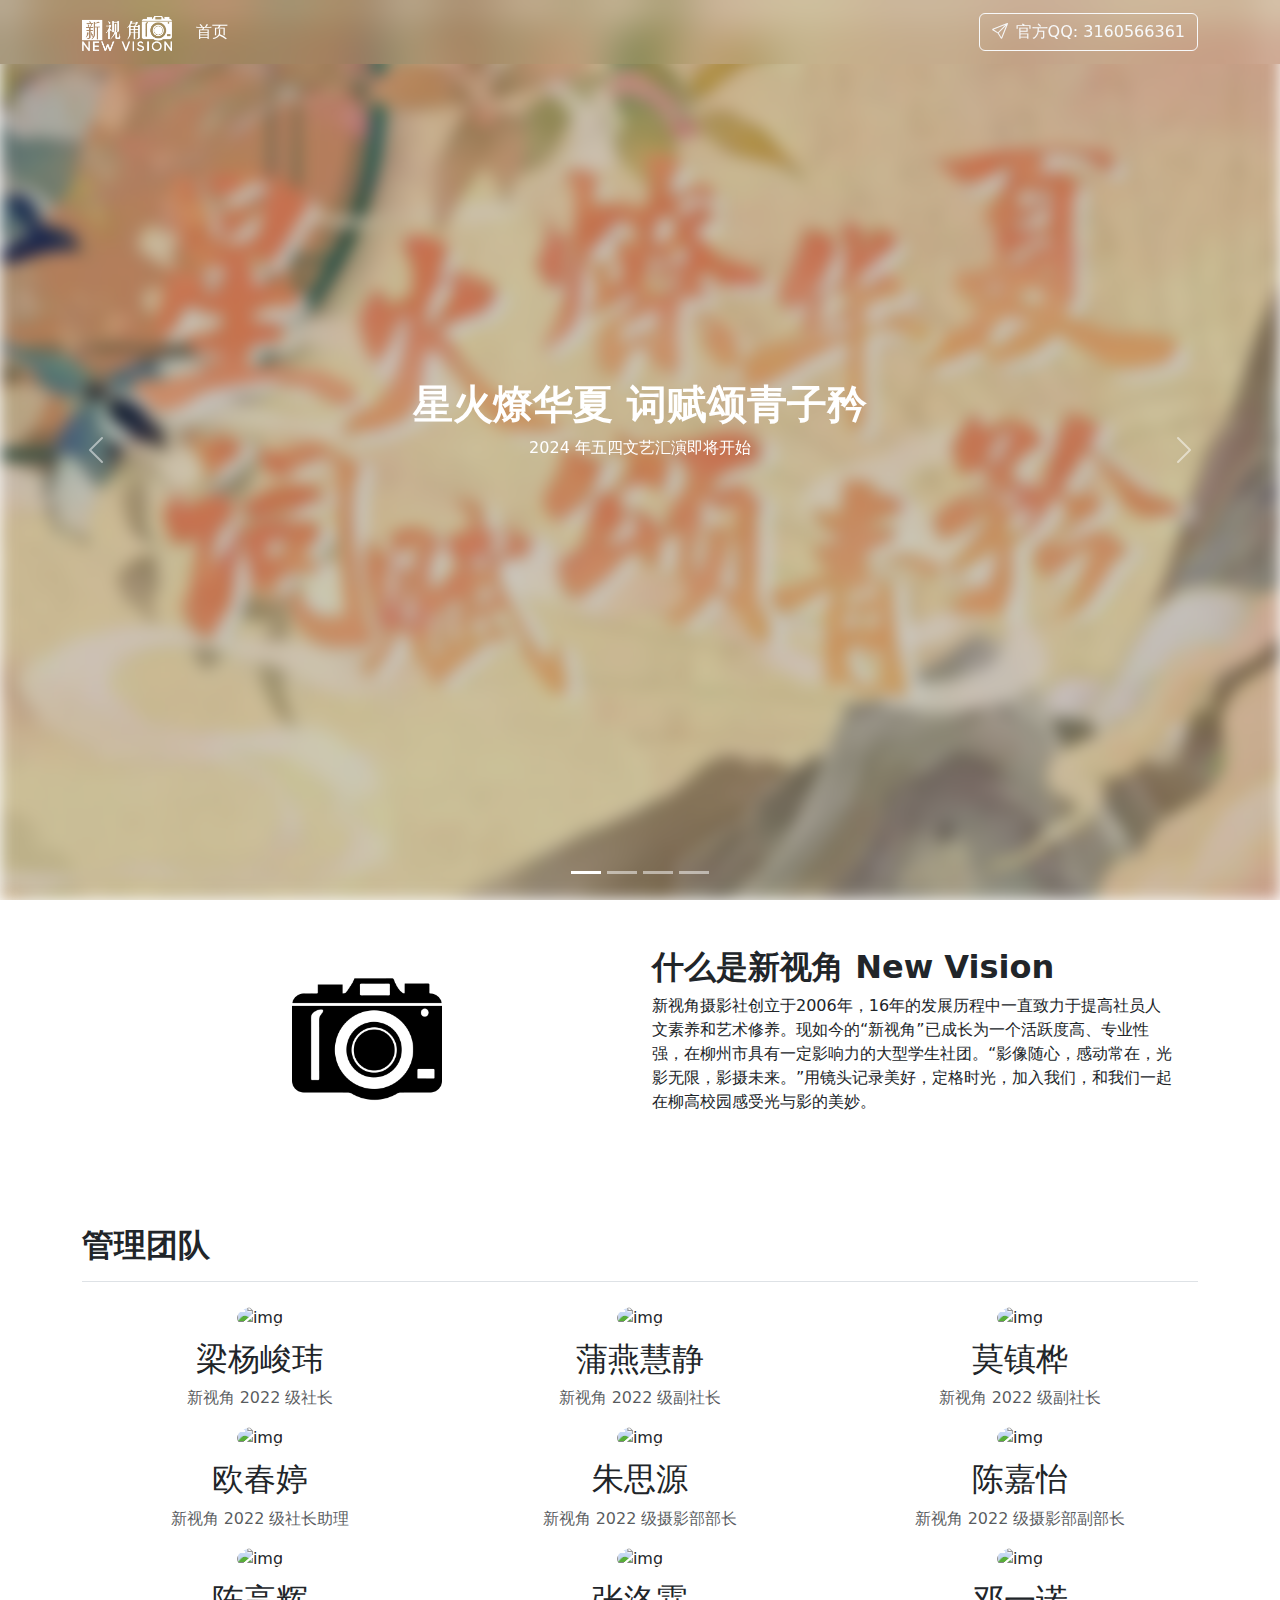
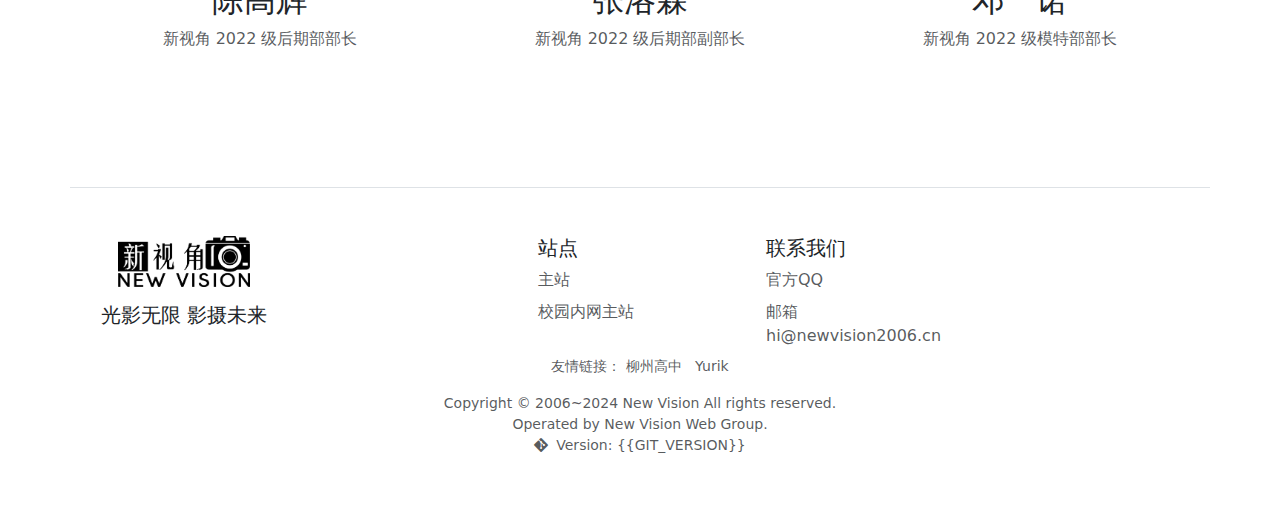
==== commit 0d1c13da: "feat: 54 New Main Img" ====
--- a/index.html
+++ b/index.html
@@ -339,9 +339,9 @@
                 isActive +
                 '" data-bs-interval="10000"><img src="' +
                 result[i]["background"] +
-                '" class="d-block" style="filter: brightness(' +
-                result[i]["brightness"] +
-                ')" /> <div class="carousel-caption carousel-caption-middle d-block"> <h1>' +
+                '" class="d-block" style="' +
+                result[i]["style"] +
+                '" /> <div class="carousel-caption carousel-caption-middle d-block"> <h1>' +
                 result[i]["title"] +
                 "</h1> <p>" +
                 result[i]["subtitle"] +
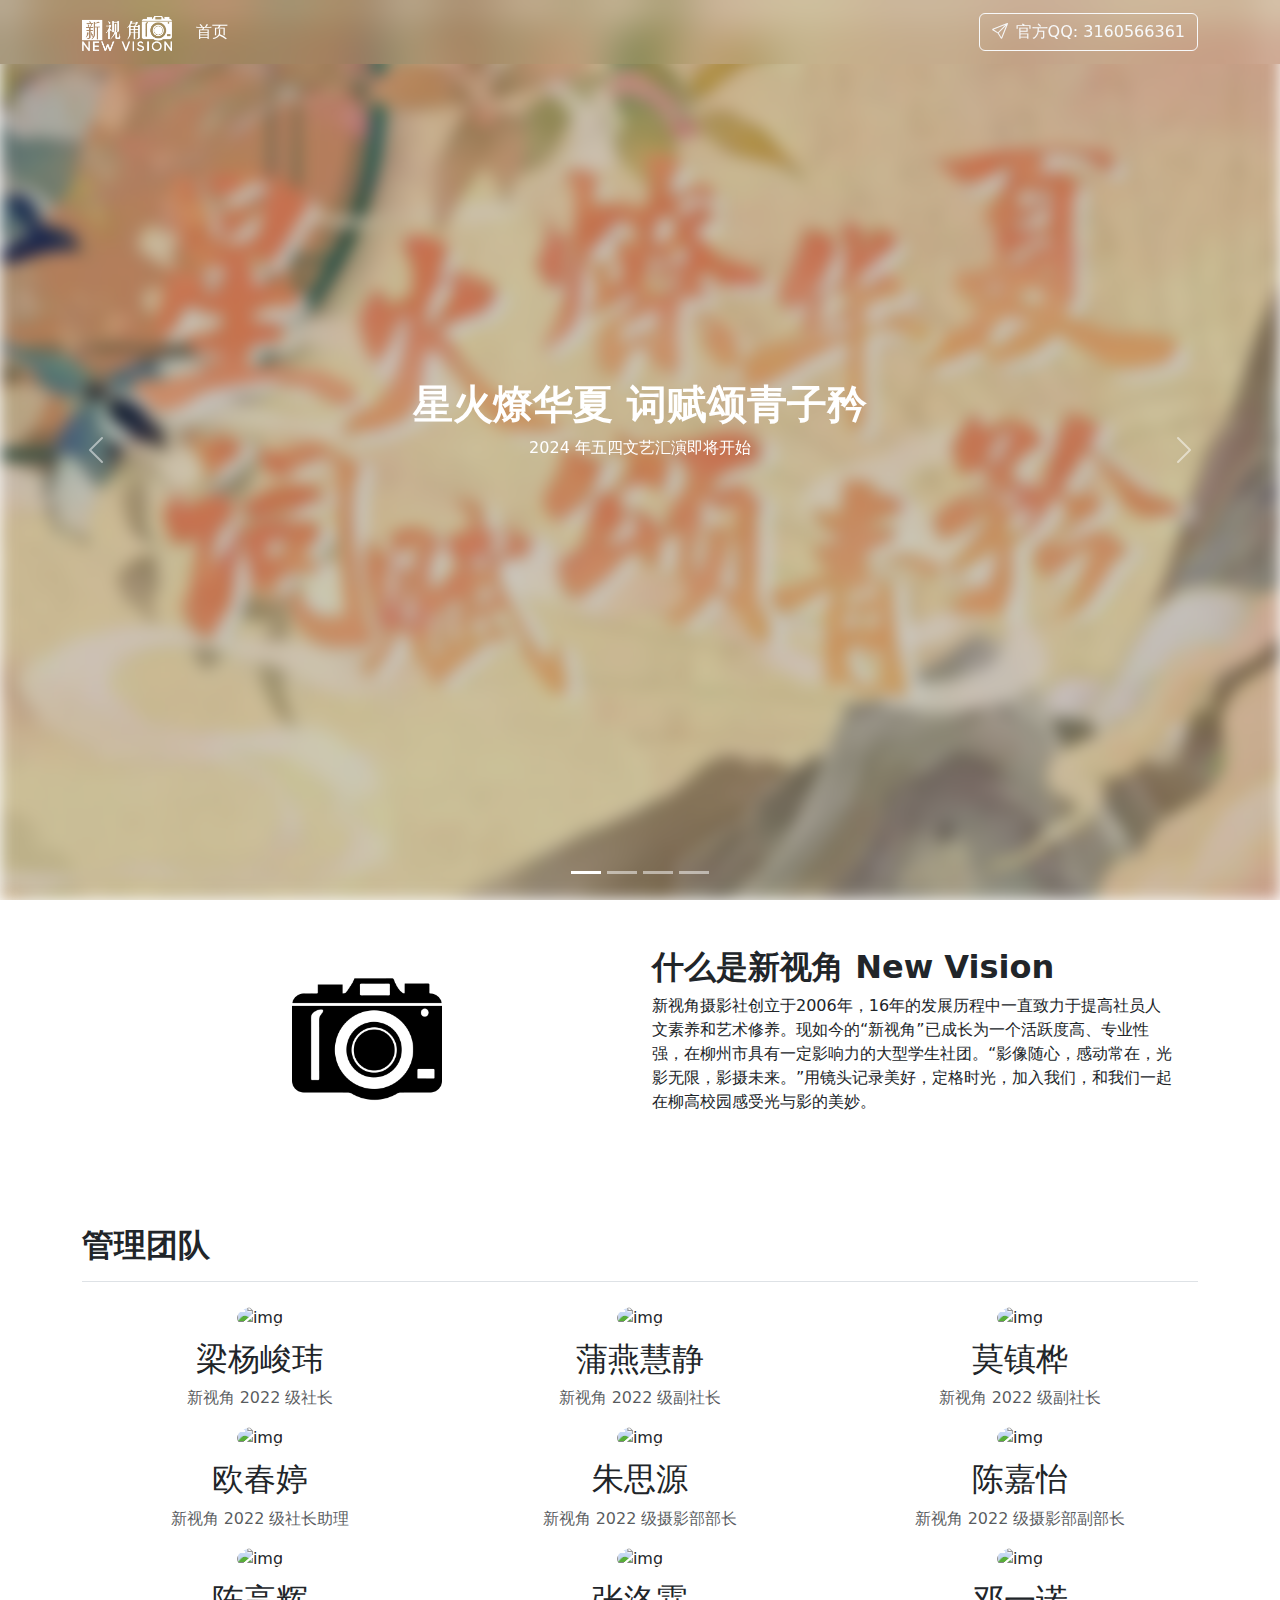
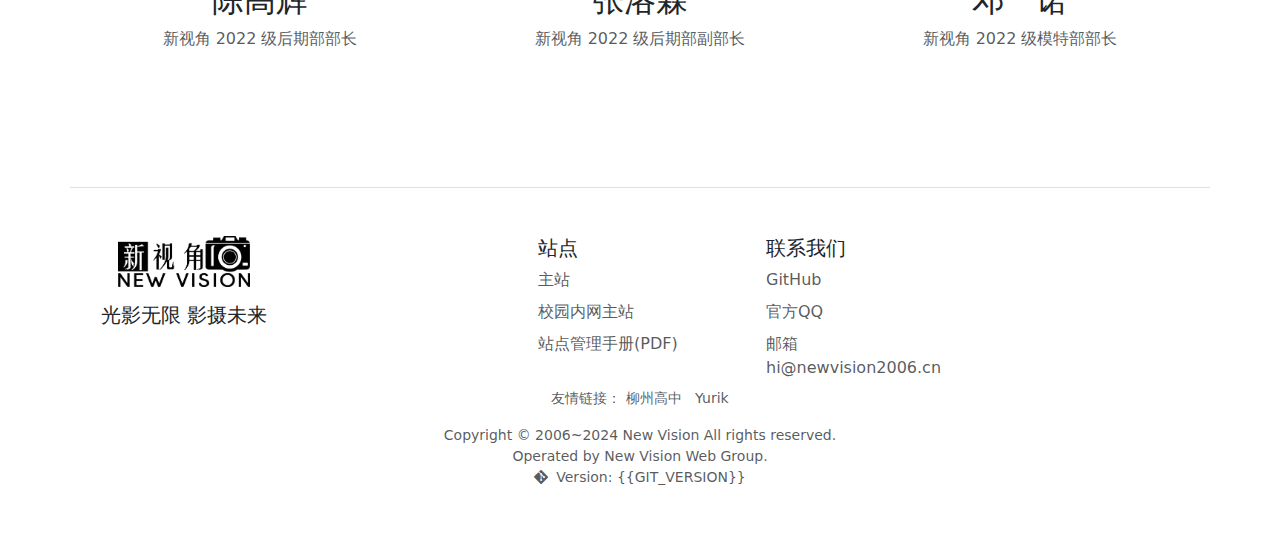
==== commit f29c51a8: "docs:Manual" ====
--- a/index.html
+++ b/index.html
@@ -251,12 +251,26 @@
                 >校园内网主站</a
               >
             </li>
+            <li class="nav-item mb-2">
+              <a
+                href="./assets/docs/Manual.pdf"
+                class="nav-link p-0 text-body-secondary"
+                >站点管理手册(PDF)</a
+              >
+            </li>
           </ul>
         </div>
 
         <div class="col mb-6">
           <h5>联系我们</h5>
           <ul class="nav flex-column">
+            <li class="nav-item mb-2">
+              <a
+                href="//github.com/newvision2006/"
+                class="nav-link p-0 text-body-secondary"
+                >GitHub</a
+              >
+            </li>
             <li class="nav-item mb-2">
               <a
                 class="nav-link p-0 text-body-secondary"
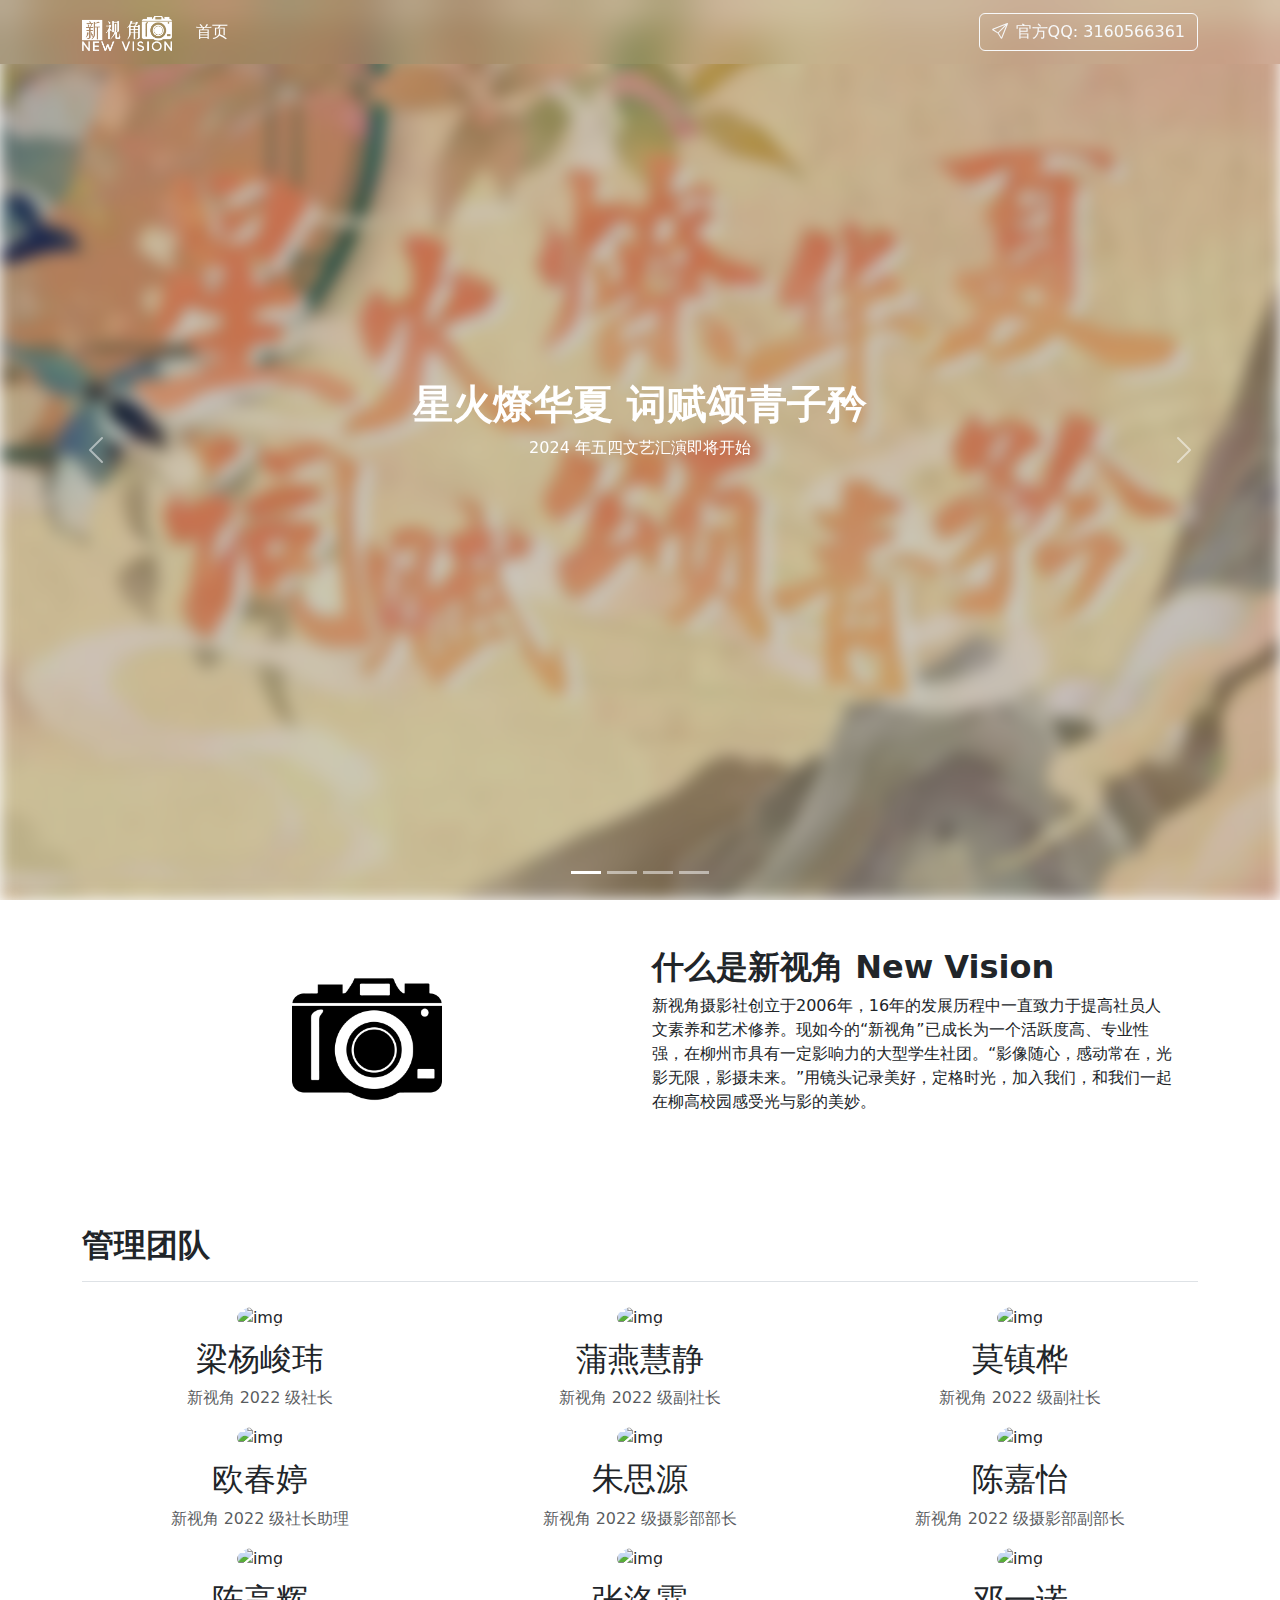
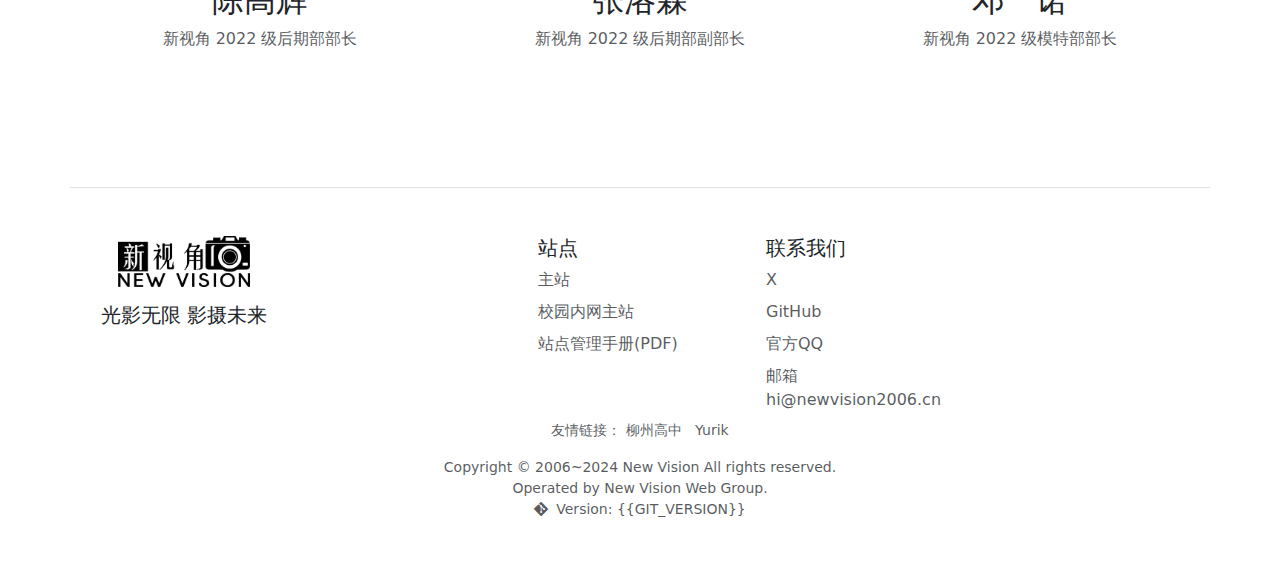
==== commit d794a582: ":sparkles: feat: add X link" ====
--- a/index.html
+++ b/index.html
@@ -266,6 +266,13 @@
           <ul class="nav flex-column">
             <li class="nav-item mb-2">
               <a
+                href="//x.com/NewVision2006"
+                class="nav-link p-0 text-body-secondary"
+                >X</a
+              >
+            </li>
+            <li class="nav-item mb-2">
+              <a
                 href="//github.com/newvision2006/"
                 class="nav-link p-0 text-body-secondary"
                 >GitHub</a
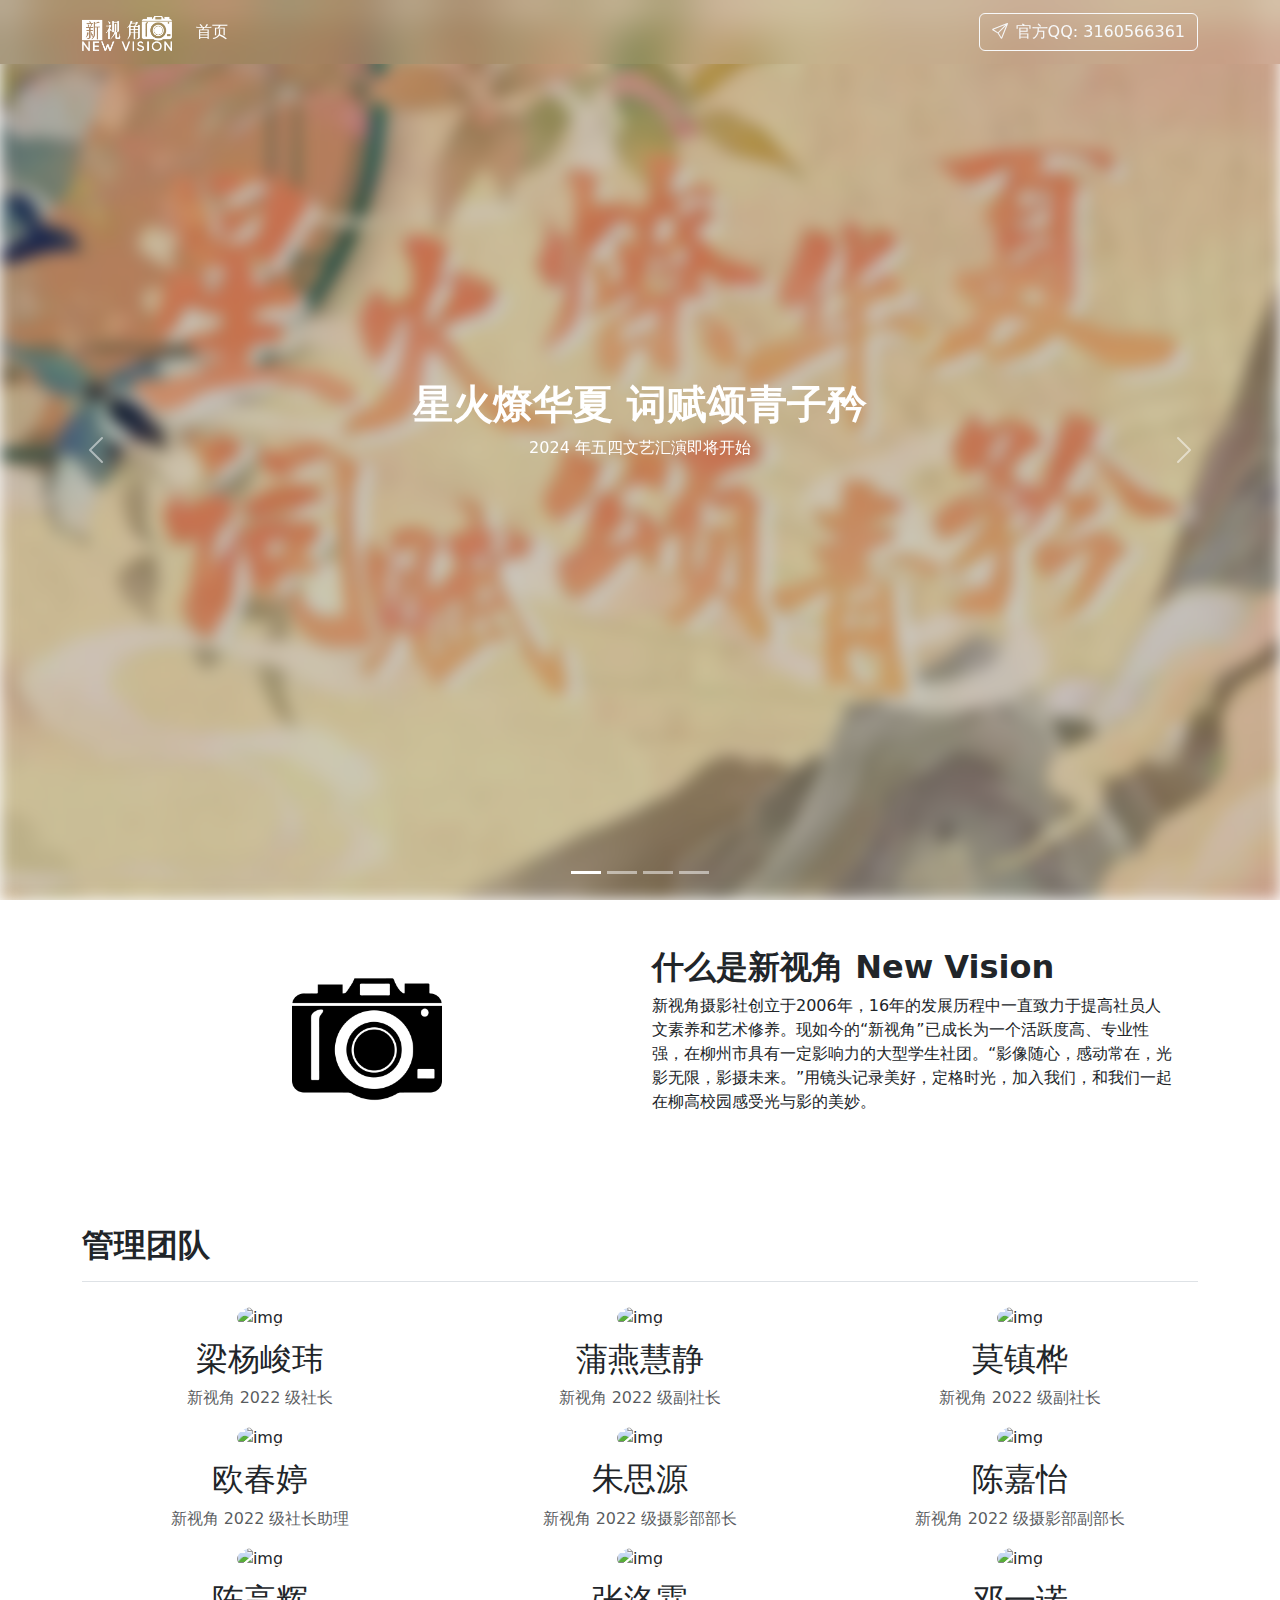
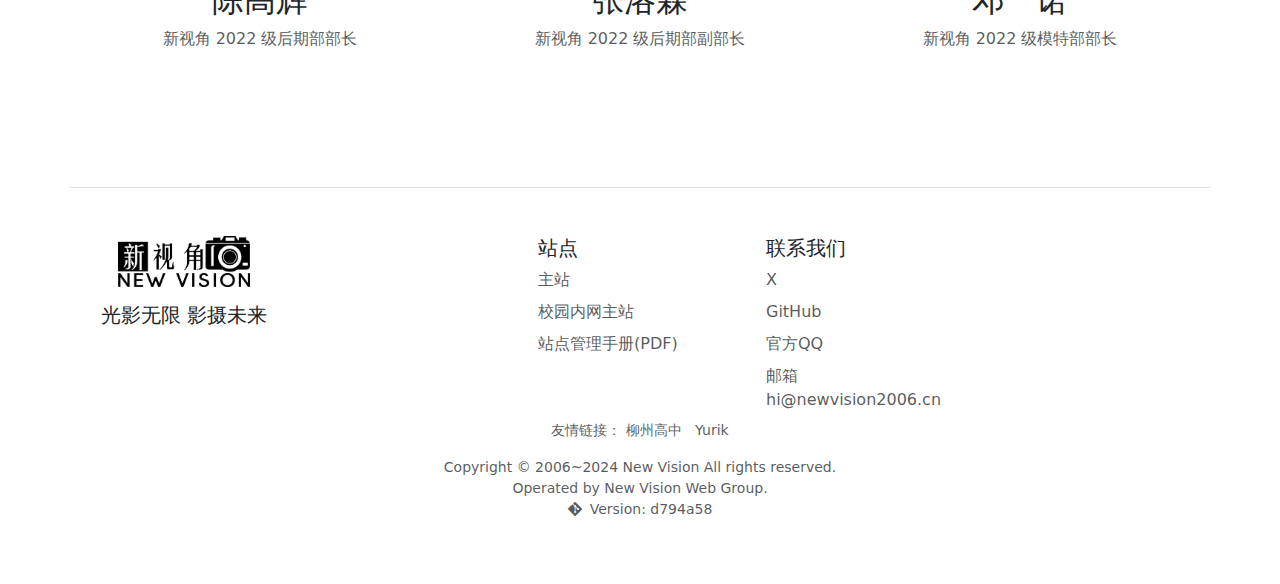
==== commit 8f264c88: "Deploying to deploy from @ NewVision06/MainSite@d794a5822db66c915da602eb7320efa2aef71ec6 🚀" ====
--- a/index.html
+++ b/index.html
@@ -331,7 +331,7 @@
             <br />
             Operated by New Vision Web Group.
             <br />
-            <i class="bi bi-git"></i>Version: {{GIT_VERSION}}
+            <i class="bi bi-git"></i>Version: d794a58
           </p>
         </small>
       </div>
